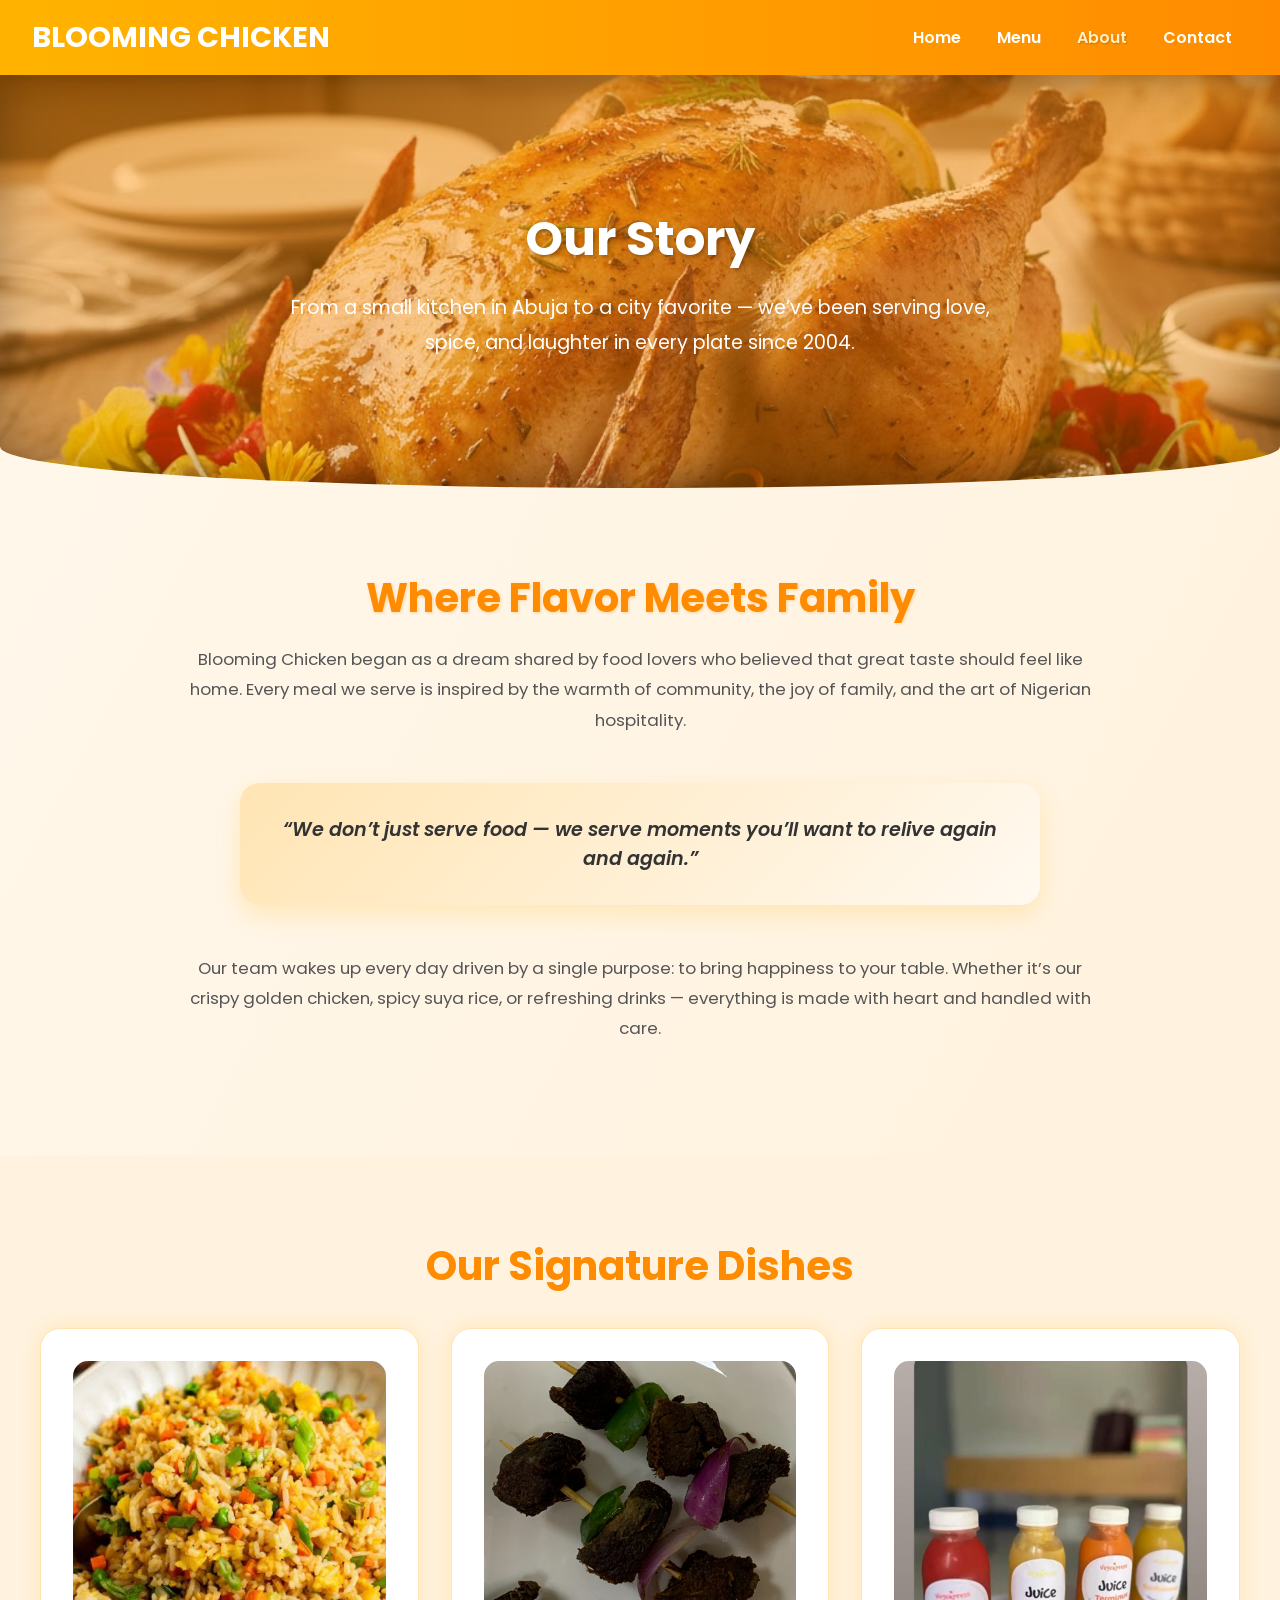
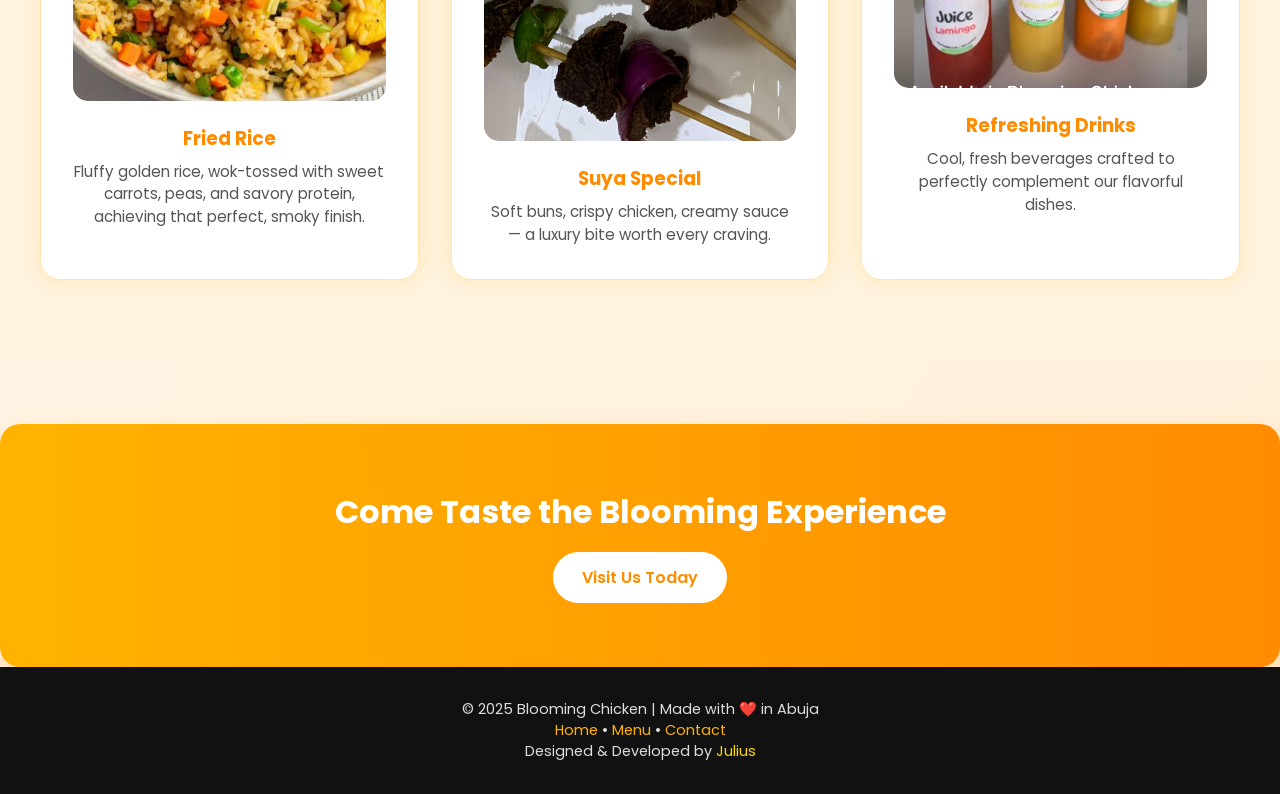
==== about.html @ 3b022825 "Add initial website structure and content for Blooming Chicken restaurant - Created index.html with " ====
<!DOCTYPE html>
<html lang="en">
<head>
  <meta charset="UTF-8" />
  <meta name="viewport" content="width=device-width, initial-scale=1.0">
  <title>About Us —  BLOOMING CHICKEN</title>
  <link href="https://fonts.googleapis.com/css2?family=Poppins:wght@300;400;600;700&display=swap" rel="stylesheet" />
  <style>
    * { box-sizing: border-box; scroll-behavior: smooth; margin:0; padding:0;}
    body {
      font-family: 'Poppins', sans-serif;
      background: linear-gradient(to bottom right, #fff8ec, #fff0d9);
      color: #333;
      overflow-x: hidden;
    }

    /* HEADER */
    header {
      background: linear-gradient(90deg, #ffb300, #ff8c00);
      padding: 1rem 2rem;
      position: sticky;
      top: 0;
      z-index: 100;
      display: flex;
      align-items: center;
      justify-content: space-between;
      box-shadow: 0 4px 10px rgba(0,0,0,0.1);
    }
    header h1 { color:#fff; font-size:1.8rem; }
    nav a {
      color: #fff;
      margin: 0 1rem;
      font-weight:600;
      text-decoration:none;
      transition:0.3s;
    }
    nav a:hover, nav a.active {
      color:#ffefc2;
      text-shadow: 1px 1px 2px rgba(0,0,0,0.2);
    }

    /* HERO */
    .hero {
      background: linear-gradient(rgba(255,140,0,0.5), rgba(255,140,0,0.3)),
       url("image/blooming\ chick\ about.jpg") center/cover no-repeat;
      color: #fff;
      text-align: center;
      padding: 8rem 2rem;
      border-radius: 0 0 50% 50% / 0 0 10% 10%;
      box-shadow: inset 0 0 50px rgba(0,0,0,0.3);
      animation: fadeIn 2s ease;
    }
    .hero h1 { font-size: 3rem; margin-bottom:1rem; text-shadow:2px 2px 5px rgba(0,0,0,0.3);}
    .hero p { font-size:1.2rem; max-width:700px; margin:auto; line-height:1.8; }

    /* STORY */
    .story {
      padding:5rem 2rem;
      text-align:center;
      max-width:1000px;
      margin:auto;
    }
    .story h2 { color:#ff8c00; font-size:2.5rem; margin-bottom:1rem; text-shadow:1px 1px 3px rgba(255,140,0,0.3);}
    .story p { line-height:1.8; font-size:1.05rem; margin-bottom:2rem; color:#555; }
    .highlight {
      background: linear-gradient(135deg, #ffe5b4, #fff9f0);
      padding:2rem;
      border-radius:20px;
      margin:3rem auto;
      max-width:800px;
      font-size:1.2rem;
      font-weight:600;
      font-style:italic;
      box-shadow: 0 10px 25px rgba(255,179,0,0.2);
      transition:0.3s;
    }
    .highlight:hover {
      transform: scale(1.02);
      box-shadow:0 15px 35px rgba(255,179,0,0.3);
    }

    /* SIGNATURE DISHES */
    .team {
      background: #fff3e0;
      padding:5rem 2rem;
      text-align:center;
    }
    .team h2 { color:#ff8c00; font-size:2.5rem; margin-bottom:2rem; }
    .team-grid {
      display:grid;
      grid-template-columns: repeat(auto-fit, minmax(260px, 1fr));
      gap:2rem;
      max-width:1200px;
      margin:auto;
    }
    .team-card {
      background: #fff;
      border-radius:20px;
      padding:2rem;
      transition:0.4s ease;
      border:1px solid #ffe4b2;
      box-shadow: 0 0 25px rgba(255,179,0,0.2);
      transform: scale(1);
      position: relative;
      overflow: hidden;
    }
    .team-card::before {
      content:'';
      position:absolute;
      top:0; left:0; width:100%; height:100%;
      background: linear-gradient(120deg, rgba(255,179,0,0.2), rgba(255,140,0,0.2));
      transform: scale(0);
      transition:0.5s;
    }
    .team-card:hover::before {
      transform: scale(1.5);
    }
    .team-card:hover {
      transform: translateY(-10px) scale(1.03);
      box-shadow:0 15px 35px rgba(255,140,0,0.4);
    }
    .team-card img { width:100%; border-radius:15px; margin-bottom:1rem; }
    .team-card h3 { color:#ff8c00; margin-bottom:0.5rem; }
    .team-card p { color:#555; font-size:0.95rem; line-height:1.5; }

    /* CTA */
    .cta {
      background: linear-gradient(90deg, #ffb300, #ff8c00);
      color:#fff;
      text-align:center;
      padding:4rem 2rem;
      margin-top:4rem;
      border-radius: 20px;
      box-shadow:0 10px 25px rgba(255,140,0,0.3);
    }
    .cta h2 { font-size:2rem; margin-bottom:1rem; }
    .cta a {
      display:inline-block;
      background:#fff;
      color:#ff8c00;
      padding:0.8rem 1.8rem;
      border-radius:30px;
      text-decoration:none;
      font-weight:600;
      transition:0.3s ease;
    }
    .cta a:hover { background:#ffe5b4; color:#ff6f00; transform:scale(1.05); }

    /* FOOTER */
    footer {
      background: #111;
      color: #ddd;
      text-align: center;
      padding: 2rem;
      font-size: 0.9rem;
    }
    footer a { color: #ffb300; text-decoration: none; }
    footer a:hover { text-decoration: underline; }

    /* ANIMATIONS */
    @keyframes fadeUp { from {opacity:0; transform:translateY(40px);} to {opacity:1; transform:translateY(0);} }
    @keyframes slideUp { from {opacity:0; transform:translateY(60px);} to {opacity:1; transform:translateY(0);} }
    @keyframes fadeIn { from {opacity:0;} to {opacity:1;} }
  </style>
</head>
<body>
  <header>
    <h1> BLOOMING CHICKEN</h1>
    <nav>
      <a href="index.html">Home</a>
      <a href="menu.html">Menu</a>
      <a href="about.html" class="active">About</a>
      <a href="contact.html">Contact</a>
    </nav>
  </header>

  <section class="hero">
    <h1>Our Story</h1>
    <p>From a small kitchen in Abuja to a city favorite — we’ve been serving love, spice, and laughter in every plate since 2004.</p>
  </section>

  <section class="story">
    <h2>Where Flavor Meets Family</h2>
    <p>Blooming Chicken began as a dream shared by food lovers who believed that great taste should feel like home. Every meal we serve is inspired by the warmth of community, the joy of family, and the art of Nigerian hospitality.</p>

    <div class="highlight">
      “We don’t just serve food — we serve moments you’ll want to relive again and again.”
    </div>

    <p>Our team wakes up every day driven by a single purpose: to bring happiness to your table. Whether it’s our crispy golden chicken, spicy suya rice, or refreshing drinks — everything is made with heart and handled with care.</p>
  </section>

  <section class="team">
    <h2>Our Signature Dishes</h2>
    <div class="team-grid">
      <div class="team-card">
        <img src="image/fried rice.PNG" alt="Fried Rice">
        <h3>Fried Rice</h3>
        <p>Fluffy golden rice, wok-tossed with sweet carrots, peas, and savory protein, achieving that perfect, smoky finish.</p>
      </div>

      <div class="team-card">
        <img src="image/suya.PNG" alt="Suya Special">
        <h3>Suya Special</h3>
        <p>Soft buns, crispy chicken, creamy sauce — a luxury bite worth every craving.</p>
      </div>

      <div class="team-card">
        <img src="image/drinks.jpg" alt="Refreshing Drinks">
        <h3>Refreshing Drinks</h3>
        <p>Cool, fresh beverages crafted to perfectly complement our flavorful dishes.</p>
      </div>
    </div>
  </section>

  <section class="cta">
    <h2>Come Taste the Blooming Experience</h2>
    <a href="contact.html">Visit Us Today</a>
  </section>

  <footer>
    <p>© 2025 Blooming Chicken | Made with ❤️ in Abuja</p>
    <p><a href="index.html">Home</a> • <a href="menu.html">Menu</a> • <a href="contact.html">Contact</a></p>
    <p>Designed & Developed by <a href="https://yourportfolio.com" target="_blank" style="color:#ffd700;">Julius</a></p>
  </footer>
</body>
</html>
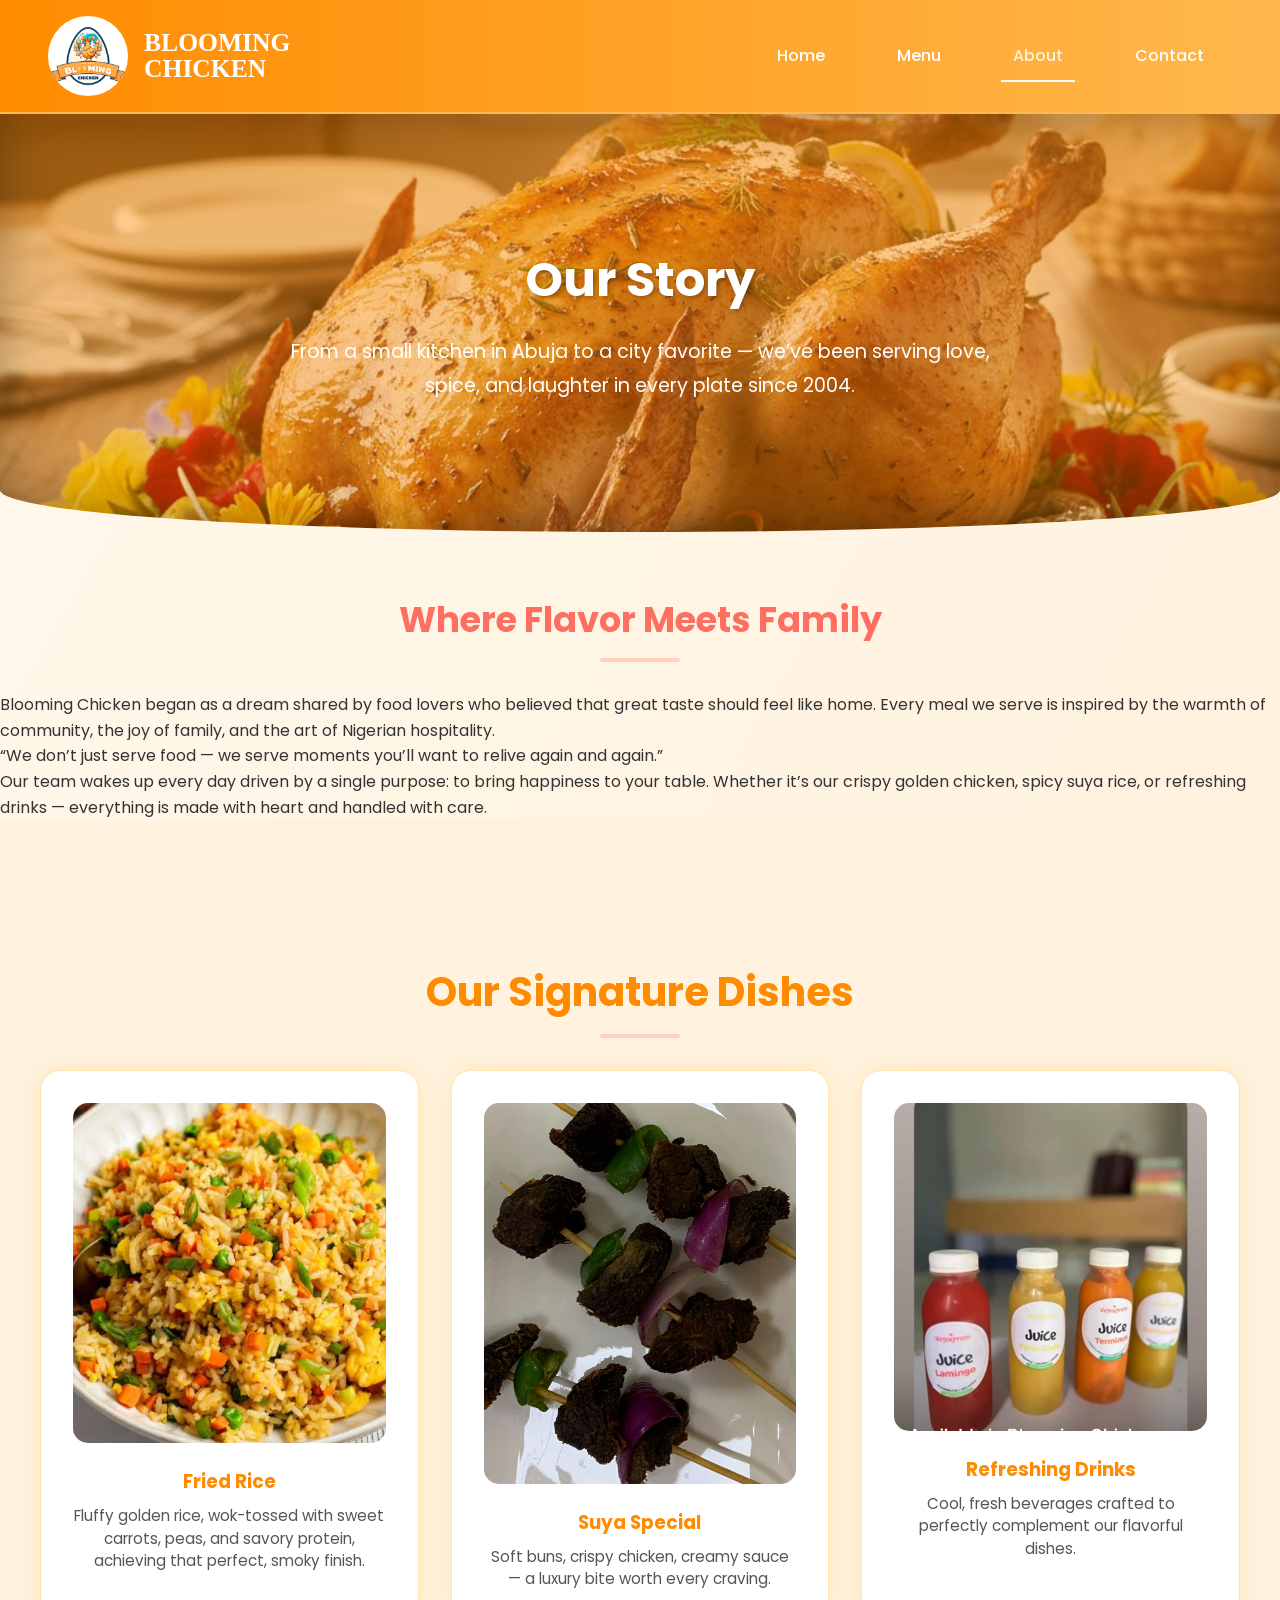
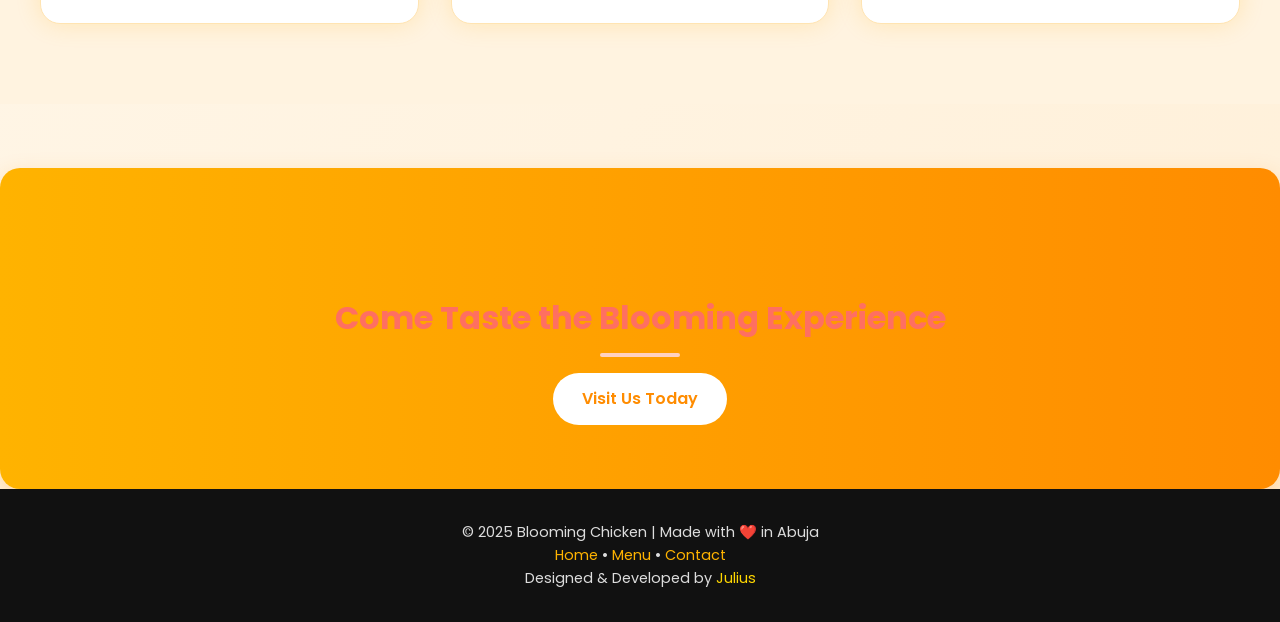
==== commit 68b60cc0: "Implement responsive header and navigation across all pages, consolidating styles into CSS" ====
--- a/about.html
+++ b/about.html
@@ -5,6 +5,7 @@
   <meta name="viewport" content="width=device-width, initial-scale=1.0">
   <title>About Us —  BLOOMING CHICKEN</title>
   <link href="https://fonts.googleapis.com/css2?family=Poppins:wght@300;400;600;700&display=swap" rel="stylesheet" />
+  <link rel="stylesheet" href="css/style.css">
   <style>
     * { box-sizing: border-box; scroll-behavior: smooth; margin:0; padding:0;}
     body {
@@ -12,31 +13,6 @@
       background: linear-gradient(to bottom right, #fff8ec, #fff0d9);
       color: #333;
       overflow-x: hidden;
-    }
-
-    /* HEADER */
-    header {
-      background: linear-gradient(90deg, #ffb300, #ff8c00);
-      padding: 1rem 2rem;
-      position: sticky;
-      top: 0;
-      z-index: 100;
-      display: flex;
-      align-items: center;
-      justify-content: space-between;
-      box-shadow: 0 4px 10px rgba(0,0,0,0.1);
-    }
-    header h1 { color:#fff; font-size:1.8rem; }
-    nav a {
-      color: #fff;
-      margin: 0 1rem;
-      font-weight:600;
-      text-decoration:none;
-      transition:0.3s;
-    }
-    nav a:hover, nav a.active {
-      color:#ffefc2;
-      text-shadow: 1px 1px 2px rgba(0,0,0,0.2);
     }
 
     /* HERO */
@@ -53,26 +29,7 @@
     .hero h1 { font-size: 3rem; margin-bottom:1rem; text-shadow:2px 2px 5px rgba(0,0,0,0.3);}
     .hero p { font-size:1.2rem; max-width:700px; margin:auto; line-height:1.8; }
 
-    /* STORY */
-    .story {
-      padding:5rem 2rem;
-      text-align:center;
-      max-width:1000px;
-      margin:auto;
-    }
-    .story h2 { color:#ff8c00; font-size:2.5rem; margin-bottom:1rem; text-shadow:1px 1px 3px rgba(255,140,0,0.3);}
-    .story p { line-height:1.8; font-size:1.05rem; margin-bottom:2rem; color:#555; }
-    .highlight {
-      background: linear-gradient(135deg, #ffe5b4, #fff9f0);
-      padding:2rem;
-      border-radius:20px;
-      margin:3rem auto;
-      max-width:800px;
-      font-size:1.2rem;
-      font-weight:600;
-      font-style:italic;
-      box-shadow: 0 10px 25px rgba(255,179,0,0.2);
-      transition:0.3s;
+    /* header styles are consolidated in css/style.css */
     }
     .highlight:hover {
       transform: scale(1.02);
@@ -164,13 +121,21 @@
   </style>
 </head>
 <body>
-  <header>
-    <h1> BLOOMING CHICKEN</h1>
-    <nav>
-      <a href="index.html">Home</a>
-      <a href="menu.html">Menu</a>
-      <a href="about.html" class="active">About</a>
-      <a href="contact.html">Contact</a>
+  <header class="site-header">
+    <div class="site-brand">
+      <a href="index.html" class="logo">
+        <img src="image/BLOOMING CHICKEN LOGO.jpg" alt="Blooming Chicken Logo">
+        <span class="brand-text">BLOOMING<br>CHICKEN</span>
+      </a>
+    </div>
+
+    <button id="navToggle" class="nav-toggle" aria-expanded="false" aria-controls="main-nav" aria-label="Toggle navigation">☰</button>
+
+    <nav id="main-nav" class="main-nav" role="navigation">
+      <a class="nav-link" href="index.html">Home</a>
+      <a class="nav-link" href="menu.html">Menu</a>
+      <a class="nav-link active" href="about.html">About</a>
+      <a class="nav-link" href="contact.html">Contact</a>
     </nav>
   </header>
 
@@ -223,5 +188,6 @@
     <p><a href="index.html">Home</a> • <a href="menu.html">Menu</a> • <a href="contact.html">Contact</a></p>
     <p>Designed & Developed by <a href="https://yourportfolio.com" target="_blank" style="color:#ffd700;">Julius</a></p>
   </footer>
+  <script src="js/script.js"></script>
 </body>
 </html>
--- a/css/style.css
+++ b/css/style.css
@@ -0,0 +1,661 @@
+/* ===========================
+   BLOOMING CHICKEN — STYLE.CSS
+   =========================== */
+
+* {
+  margin: 0;
+  padding: 0;
+  box-sizing: border-box;
+  font-family: "Poppins", sans-serif;
+}
+
+body {
+  background-color: #f6f5f5;
+  color: #333;
+  line-height: 1.6;
+  overflow-x: hidden;
+}
+header img {
+  height: 150px;        
+  width: auto;          
+  margin-right: 50px;
+  border-radius: 35px;  
+  object-fit: contain;
+}
+
+/* ===========================
+   HEADER
+   =========================== */
+header {
+  background: linear-gradient(135deg, #ffb300, #ff7f50);
+  color: #fff;
+  padding: 1.5rem 2rem;
+  display: flex;
+  align-items: center;
+  justify-content: space-between;
+  flex-wrap: wrap;
+  box-shadow: 0 4px 15px rgba(0, 0, 0, 0.1);
+}
+
+header h1 {
+  font-family: "Playfair Display", serif;
+  font-size: 2.5rem;
+  display: flex;
+  align-items: center;
+  font-weight: 700;
+  letter-spacing: 1.5px;
+  color: #fff;
+  text-transform: uppercase;
+  text-shadow: 1px 2px 5px rgba(0,0,0,0.2);
+}
+
+
+nav a {
+  color: #fff;
+  text-decoration: none;
+  margin: 0 1rem;
+  font-weight: 500;
+  position: relative;
+  transition: 0.3s;
+}
+
+nav a::after {
+  content: "";
+  position: absolute;
+  bottom: -5px;
+  left: 0;
+  width: 0%;
+  height: 2px;
+  background-color: #fff;
+  transition: 0.3s ease-in-out;
+}
+
+nav a:hover::after,
+nav a.active::after {
+  width: 100%;
+}
+
+.hero {
+  background: linear-gradient(rgba(0,0,0,0.4), rgba(0,0,0,0.2)),
+  url("../image/background\ picture.jpg") center/cover no-repeat;
+
+  color: #fff;
+  text-align: center;
+  padding: 8rem 2rem;
+  border-radius: 0 0 50% 50% / 0 0 10% 10%;
+  box-shadow: inset 0 0 50px rgba(0,0,0,0.3);
+  animation: fadeInHero 2s ease-in;
+  background-attachment: fixed; /* subtle parallax */
+  transition: all 0.5s ease;
+}
+
+/* Hero text */
+.hero h1 {
+  font-size: 3rem;
+  margin-bottom: 1rem;
+  text-shadow: 2px 2px 5px rgba(0,0,0,0.3);
+}
+
+.hero p {
+  font-size: 1.2rem;
+  max-width: 700px;
+  margin: auto;
+  line-height: 1.8;
+}
+
+.hero .btn {
+  background: #ffb300;
+  color: #fff;
+  padding: 0.9rem 2rem;
+  border-radius: 50px;
+  text-decoration: none;
+  font-weight: 600;
+  box-shadow: 0 8px 20px rgba(255, 165, 0, 0.3);
+  transition: 0.3s ease;
+}
+
+.hero .btn:hover {
+  background: #ff7f50;
+  transform: translateY(-3px);
+}
+
+/* WHY CHOOSE US SECTION */
+h2 {
+  text-align: center;
+  color: #ff7b00;
+  font-size: 2.5rem;
+  margin-bottom: 30px;
+  font-family: 'Poppins', sans-serif;
+}
+
+.highlight-grid {
+  display: grid;
+  grid-template-columns: repeat(auto-fit, minmax(250px, 1fr));
+  gap: 25px;
+  padding: 20px;
+  justify-content: center;
+}
+
+.highlight-card {
+  background: #fff;
+  border-radius: 15px;
+  padding: 30px 20px;
+  box-shadow: 0 4px 10px rgba(0,0,0,0.1);
+  text-align: center;
+  transition: all 0.3s ease;
+}
+
+.highlight-card:hover {
+  transform: translateY(-6px);
+  box-shadow: 0 8px 18px rgba(0,0,0,0.15);
+}
+
+.highlight-card img {
+  width: 80px;
+  height: 80px;
+  object-fit: cover;
+  margin-bottom: 15px;
+  border-radius: 50%;
+}
+
+.highlight-card h3 {
+  color: #ff7b00;
+  margin-bottom: 10px;
+  font-size: 1.3rem;
+}
+
+.highlight-card p {
+  color: #555;
+  font-size: 0.95rem;
+  line-height: 1.6;
+}
+
+
+/* ===========================
+   MEALS
+   =========================== */
+.meals {
+  background: #fffaf2;
+  padding: 5rem 2rem;
+  text-align: center;
+}
+
+.meals h2 {
+  color: #ff7f50;
+  margin-bottom: 3rem;
+  font-size: 2.5rem;
+}
+
+.meal-grid {
+  display: grid;
+  grid-template-columns: repeat(auto-fit, minmax(250px, 1fr));
+  gap: 2rem;
+  max-width: 1100px;
+  margin: auto;
+}
+
+.meal-card {
+  background: #fff;
+  border-radius: 20px;
+  padding: 2rem;
+  box-shadow: 0 6px 20px rgba(0, 0, 0, 0.08);
+  transition: transform 0.4s ease;
+}
+
+.meal-card:hover {
+  transform: scale(1.05);
+}
+
+.meal-card img {
+  width: 100%;
+  border-radius: 15px;
+  height: 180px;
+  object-fit: cover;
+  margin-bottom: 1rem;
+}
+
+/* ==== SPECIAL BUNDLES SECTION ==== */
+h2 {
+  text-align: center;
+  font-family: "Poppins", sans-serif;
+  font-size: 2.2rem;
+  color: #ff6f61;
+  margin-top: 60px;
+  margin-bottom: 30px;
+  position: relative;
+}
+
+h2::after {
+  content: "";
+  display: block;
+  width: 80px;
+  height: 4px;
+  background-color: #ffd1c1;
+  margin: 10px auto 0;
+  border-radius: 2px;
+}
+
+/* Bundle grid layout */
+.bundle-grid {
+  display: grid;
+  grid-template-columns: repeat(auto-fit, minmax(280px, 1fr));
+  gap: 30px;
+  padding: 20px 50px;
+  justify-content: center;
+}
+
+/* Individual cards */
+.bundle-card {
+  background: #fffaf5;
+  border-radius: 20px;
+  box-shadow: 0 4px 15px rgba(0, 0, 0, 0.08);
+  overflow: hidden;
+  text-align: center;
+  transition: all 0.4s ease;
+  cursor: pointer;
+  border: 1px solid #ffe5d1;
+}
+
+.bundle-card:hover {
+  transform: translateY(-8px);
+  box-shadow: 0 8px 25px rgba(255, 165, 130, 0.2);
+}
+
+/* Image styling */
+.bundle-card img {
+  width: 100%;
+  height: 220px;
+  object-fit: cover;
+  transition: transform 0.4s ease;
+  border-bottom: 1px solid #ffe5d1;
+}
+
+.bundle-card:hover img {
+  transform: scale(1.05);
+}
+
+/* Text styling */
+.bundle-card h3 {
+  font-family: "Montserrat", sans-serif;
+  font-size: 1.4rem;
+  color: #ff6f61;
+  margin-top: 15px;
+}
+
+.bundle-card p {
+  font-family: "Poppins", sans-serif;
+  font-size: 0.95rem;
+  color: #555;
+  padding: 0 20px 25px;
+  line-height: 1.6;
+}
+
+/* Soft animation on scroll */
+@keyframes fadeUp {
+  from {
+    opacity: 0;
+    transform: translateY(40px);
+  }
+  to {
+    opacity: 1;
+    transform: translateY(0);
+  }
+}
+
+.bundle-card {
+  opacity: 0;
+  animation: fadeUp 0.8s ease forwards;
+}
+
+.bundle-card:nth-child(1) {
+  animation-delay: 0.1s;
+}
+.bundle-card:nth-child(2) {
+  animation-delay: 0.3s;
+}
+.bundle-card:nth-child(3) {
+  animation-delay: 0.5s;
+}
+
+/* Responsive design */
+@media (max-width: 768px) {
+  h2 {
+    font-size: 1.8rem;
+  }
+  .bundle-card img {
+    height: 180px;
+  }
+  .bundle-grid {
+    padding: 10px 20px;
+  }
+}
+.special-bundles {
+  background: linear-gradient(180deg, #fff8f4, #ffece2);
+  padding: 60px 0;
+}
+
+
+/* ===========================
+   CTA SECTION
+   =========================== */
+.cta {
+  background: linear-gradient(135deg, #ffb300, #ff7f50);
+  text-align: center;
+  padding: 5rem 2rem;
+  color: #fff;
+}
+
+.cta h2 {
+  font-size: 2.5rem;
+  margin-bottom: 2rem;
+}
+
+.cta a {
+  display: inline-block;
+  background: #fff;
+  color: #ff7f50;
+  text-decoration: none;
+  padding: 1rem 2.5rem;
+  border-radius: 50px;
+  font-weight: 700;
+  transition: 0.3s ease;
+}
+
+.cta a:hover {
+  background: #ffb300;
+  color: #fff;
+  transform: scale(1.05);
+}
+
+/* ===========================
+   SCROLL ANIMATIONS
+   =========================== */
+.fade {
+  opacity: 0;
+  transform: translateY(40px);
+  transition: all 0.8s ease-out;
+}
+
+.fade.visible {
+  opacity: 1;
+  transform: translateY(0);
+}
+
+/* ===========================
+   ANIMATIONS
+   =========================== */
+@keyframes fadeInHero {
+  from { opacity: 0; transform: scale(1.05); }
+  to { opacity: 1; transform: scale(1); }
+}
+
+/* ===========================
+   RESPONSIVE DESIGN
+   =========================== */
+@media (max-width: 768px) {
+  header {
+    flex-direction: column;
+    text-align: center;
+  }
+
+  nav {
+    margin-top: 1rem;
+  }
+
+  .hero h2 {
+    font-size: 2.2rem;
+  }
+
+  .hero p {
+    font-size: 1rem;
+  }
+}
+
+
+/* ===== HERO SECTION ===== */
+.hero {
+  background: linear-gradient(rgba(255,140,0,0.6), rgba(255,140,0,0.3)), 
+ url("../image/background\ picture.jpg") center/cover no-repeat;
+  background-attachment: fixed; /* subtle parallax */
+  color: var(--white);
+  text-align: center;
+  padding: 8rem 2rem;
+  position: relative;
+  animation: fadeIn 2s ease;
+  transition: all 0.5s ease;
+}
+
+.hero h2 {
+  font-size: 3rem;
+  margin-bottom: 1rem;
+  text-shadow: 0 0 25px rgba(0,0,0,0.6);
+  animation: slideUp 1.2s ease;
+}
+
+.hero p {
+  font-size: 1.2rem;
+  max-width: 700px;
+  margin: 1rem auto 2rem;
+  line-height: 1.8;
+}
+
+.hero .btn {
+  display: inline-block;
+  padding: 1rem 2.5rem;
+  border-radius: 30px;
+  background: var(--primary);
+  color: var(--white);
+  font-weight: 600;
+  text-decoration: none;
+  box-shadow: 0 4px 15px var(--shadow);
+  transition: all 0.3s ease;
+}
+
+.hero .btn:hover {
+  background: #ff9f1c;
+  transform: translateY(-3px) scale(1.05);
+  box-shadow: 0 8px 25px var(--shadow-strong);
+}
+/* ===== VARIABLES ===== */
+:root {
+  --primary: #ff8c00; /* Vibrant Gold/Orange */
+  --secondary: #fff3e0; /* Soft Cream */
+  --accent: #fffdf8; /* Background */
+  --text: #333;
+  --white: #fff;
+  --shadow: rgba(0,0,0,0.15);
+  --shadow-strong: rgba(0,0,0,0.25);
+  --highlight-bg: #fff8e1; /* Highlight card background */
+  --cta-bg: #ff8c00;
+  --cta-hover: #e67600;
+}
+
+/* HEADER */
+header {
+  background: linear-gradient(to right, #ff8c00, #ffb84d);
+  color: var(--white);
+  padding: 1rem 3rem;
+  border-bottom: 2px solid #ffb84d;
+}
+
+header h1 {
+  color: var(--white);
+}
+
+nav a {
+  color: var(--white);
+}
+
+nav a.active,
+nav a:hover {
+  color: var(--secondary);
+}
+
+/* HERO */
+.hero {
+  background: linear-gradient(rgba(8, 8, 8, 0.6), rgba(255,140,0,0.3)), 
+  url("../image/Saturday\ hustle\,\ but\ make\ it\ delicious!\ \ Another….jpg") center/cover no-repeat;
+  color: var(--white);
+}
+
+.hero .btn {
+  background: var(--secondary);
+  color: var(--primary);
+}
+
+.hero .btn:hover {
+  background: #ffe0b2;
+  color: var(--primary);
+  transform: translateY(-3px);
+}
+
+/* HIGHLIGHTS CARDS */
+.highlight-card {
+  background: var(--highlight-bg);
+}
+
+/* MEAL CARDS */
+.meal-card {
+  border: 2px solid #ff8c00;
+}
+
+/* BUNDLE CARDS */
+.bundle-card {
+  border: 2px solid #ffb84d;
+}
+
+/* CTA */
+.cta {
+  background: var(--cta-bg);
+  color: var(--white);
+}
+
+.cta a {
+  background: var(--white);
+  color: var(--primary);
+}
+
+.cta a:hover {
+  background: var(--cta-hover);
+  color: var(--white);
+}
+
+/* FOOTER */
+footer {
+  background: #333;
+  color: #fff;
+}
+
+footer a {
+  color: #ffb84d;
+}
+
+/* ===== ADDITIONAL STYLES ===== */
+
+/* ===== RESPONSIVE HEADER & NAV ===== */
+.site-header {
+  display: flex;
+  align-items: center;
+  justify-content: space-between;
+  gap: 1rem;
+}
+
+.site-brand .logo {
+  display: flex;
+  align-items: center;
+  gap: 1rem;
+  text-decoration: none;
+  color: inherit;
+}
+
+.site-brand img {
+  height: 80px;
+  width: 80px;
+  object-fit: cover;
+  border-radius: 50%;
+  margin: 0;
+}
+
+.brand-text {
+  font-family: 'Playfair Display', serif;
+  font-size: 1.6rem;
+  font-weight: 700;
+  line-height: 1;
+  text-transform: uppercase;
+  color: var(--white);
+}
+
+.nav-toggle {
+  display: none;
+  background: transparent;
+  border: 0;
+  color: var(--white);
+  font-size: 1.6rem;
+  cursor: pointer;
+}
+
+.main-nav {
+  display: flex;
+  gap: 1rem;
+  align-items: center;
+}
+
+.main-nav .nav-link {
+  padding: 0.5rem 0.75rem;
+}
+
+@media (max-width: 768px) {
+  /* Hide hamburger — keep nav visible stacked under the brand */
+  .nav-toggle {
+    display: none;
+  }
+
+  .site-header {
+    align-items: flex-start;
+    gap: 0.5rem;
+  }
+
+  /* Make nav occupy full width under the brand, wrap links */
+  .main-nav {
+    position: static;
+    display: flex;
+    flex-wrap: wrap;
+    justify-content: center;
+    gap: 0.5rem;
+    width: 100%;
+    margin-top: 0.5rem;
+    background: transparent;
+    box-shadow: none;
+    max-height: none;
+    opacity: 1;
+  }
+
+  .main-nav .nav-link {
+    display: inline-block;
+    padding: 0.6rem 0.85rem;
+    color: var(--white);
+    background: rgba(255,255,255,0.06);
+    border-radius: 8px;
+    margin: 0.25rem;
+    font-weight: 600;
+  }
+
+  header {
+    padding: 1rem 1rem;
+    text-align: center;
+  }
+
+  .site-brand {
+    width: 100%;
+    display: flex;
+    justify-content: center;
+  }
+
+  .brand-text {
+    font-size: 1.25rem;
+  }
+  .site-brand img {
+    height: 66px;
+    width: 66px;
+  }
+}
